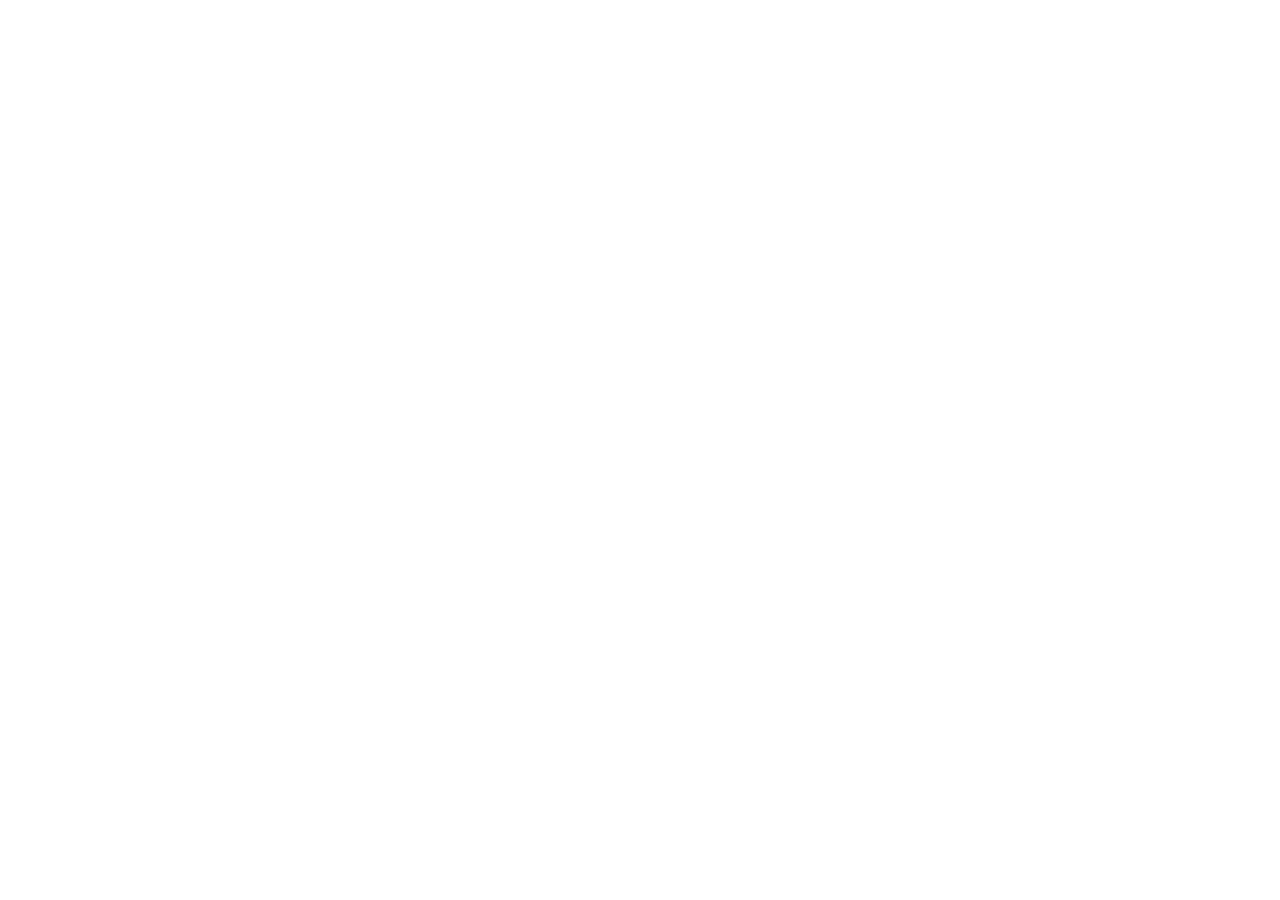
==== wwr/index.html @ e30206b7 "title tag has been updated to the company name and purpose of it" ====
<!DOCTYPE html>
<html lang="en">

<head>
    <meta charset="UTF-8">
    <meta name="viewport" content="width=device-width, initial-scale=1.0">
    <link rel="stylesheet" href="styles/rafting.css">
    <title>Home page</title>
</head>

<body>
    <header></header>
    <main></main>
    <footer></footer>
</body>

</html>
---- wwr/styles/rafting.css ----
:root {
    --primary-color: #045779;
    --secondary-color: #104713;
    --background-color: #ffffff;
    --text-color: #000000;
    --heading-font: 'Arial Black', sans-serif;
    --body-font: 'Arial', helvetica, sans-serif;
}

* {
    margin: 0;
    padding: 0;
    box-sizing: border-box;
    max-width: 840px;
}

body {
    font-family: var(--body-font);
    background-color: var(--background-color);
    color: var(--text-color);
}

header,
main,
footer {
    width: 840px;
    margin: 0 auto;
}

h1,
h2 {
    font-family: var(--heading-font);
    color: var(--primary-color);
}

nav,
p,
section,
article {
    margin: 16px;
    padding: 8px;
}

header {
    display: grid;
    grid-template-columns: 1fr 1fr;
    justify-content: space-around;
    margin-bottom: 10px;
}

header nav {
    display: flex;
    justify-content: center;
    align-items: center;
}

header img {
    width: 100px;
}

header nav ul {
    display: flex;
    list-style: none;
    gap: 10px;
}

header li {
    display: flex;
    justify-self: center;
    align-self: center;
}

.socialmedia a {
    text-decoration: none;
}

.hero {
    position: relative;
}

.hero img {
    display: block;
    width: 100%;
    height: auto;
}

h1 {
    position: absolute;
    top: 20px;
    width: 100%;
    padding: 16px;
    text-align: center;
    opacity: 0.9;
    background-color: var(--secondary-color);
    color: var(--background-color);
}

.hero article img {
    float: right;
    width: 80px;
}

.hero article {
    position: absolute;
    background-color: rgb(27, 52, 90);
    color: var(--background-color);
    opacity: .8;
    top: 350px;
}

.part2 img p {
    display: flex;

}

.part2 {
    display: grid;
    max-width: 840px;
    position: relative;
    grid-template-columns: repeat(3, 1fr);
}

section h2 {
    display: grid;
    width: 100%;
    justify-content: center;
    background-color: var(--secondary-color);
    color: #fff;
    margin-bottom: 20px;
    align-content: center;
    grid-column: 1/4;
}

.part2 img {
    display: grid;
    width: 200px;
    height: auto;
    grid-column: 2/3;
    grid-row: 2;
    align-self: center;
    justify-self: center;
}

.part3 {
    display: grid;
    grid-template-columns: repeat(5, 1fr);
}

.part3 h2 {
    grid-column: 1/6;
}

figure {
    display: flex;
    flex-direction: column;
    align-items: center;
    justify-content: space-around;
    margin: 0;
}

figure img {
    width: 120px;
    object-fit: cover;
}

figcaption {
    display: flex;
    font-size: .6rem;
    text-align: center;
    margin-top: 10px;
}

footer {
    position: relative;
    display: flex;
    justify-content: center;
    align-items: center;
    padding: 20px;
    min-width: 60px;
}

footer p {
    margin: 0;
    text-align: center;
}

.socialmedia {
    display: flex;
    gap: 20px;
    width: 100%;
}

footer nav {
    position: absolute;
    right: 10px;
    display: flex;
    justify-content: end;
    flex-direction: row;
    gap: 10px;
}

.socialmedia img {
    width: 30px;
    height: auto;
    object-fit: contain;
    display: block;
}

.contact h1 {
    display: flex;
    position: relative;
    justify-content: center;
    align-items: center;
}

.information {
    margin-top: 40px;
    padding: 0;
    font-weight: bold;
}

iframe {
    width: 380px;
    height: 373px;
    border: 0;
}

.contact p {
    display: flex;
    text-align: center;
    justify-content: center;
    align-items: center;
    margin-top: 1px;
    padding: 0;
}

.middle {
    display: flex;
    gap: 10px;
}

.personal_information {
    display: grid;
    grid-template-columns: max-content 1fr;
    gap: 10px 125px;
    align-items: center;
    max-width: 200px;
    border: none;
    outline: none;
    margin-bottom: 15px;
}

.personal_information input {
    padding: 4px;
}

.purpose {
    display: grid;
    grid-template-columns: max-content 1fr;
    border: none;
    gap: 0 20px;
    align-items: center;
    padding: 0;
    margin: 0;
}

.purpose legend {
    grid-column: 1;
    float: left;
    padding: 0;
    margin: 0;
}

.purpose section {
    grid-column: 2;
    display: flex;
    flex-direction: column;
}

.purpose label {
    display: flex;
    align-items: center;
    gap: 8px;
}

.message {
    display: flex;
    flex-direction: column;
    border: none;
    gap: 3px;
    max-width: 350px;
    margin-bottom: 10px;
}

.message textarea {
    display: flex;
    text-align: left;
}

.touch {
    display: flex;
    align-items: center;
    justify-content: center;
    width: 350px;
    padding: 5px;
    margin-top: 10px;
}

.final {
    display: grid;
    grid-template-columns: 1fr 1fr 1fr;
    background-color: var(--secondary-color);
    color: white;
}

.final h2 {
    display: grid;
    grid-column: 1/4;
}

.final a {
    text-decoration: none;
    color: white;
}
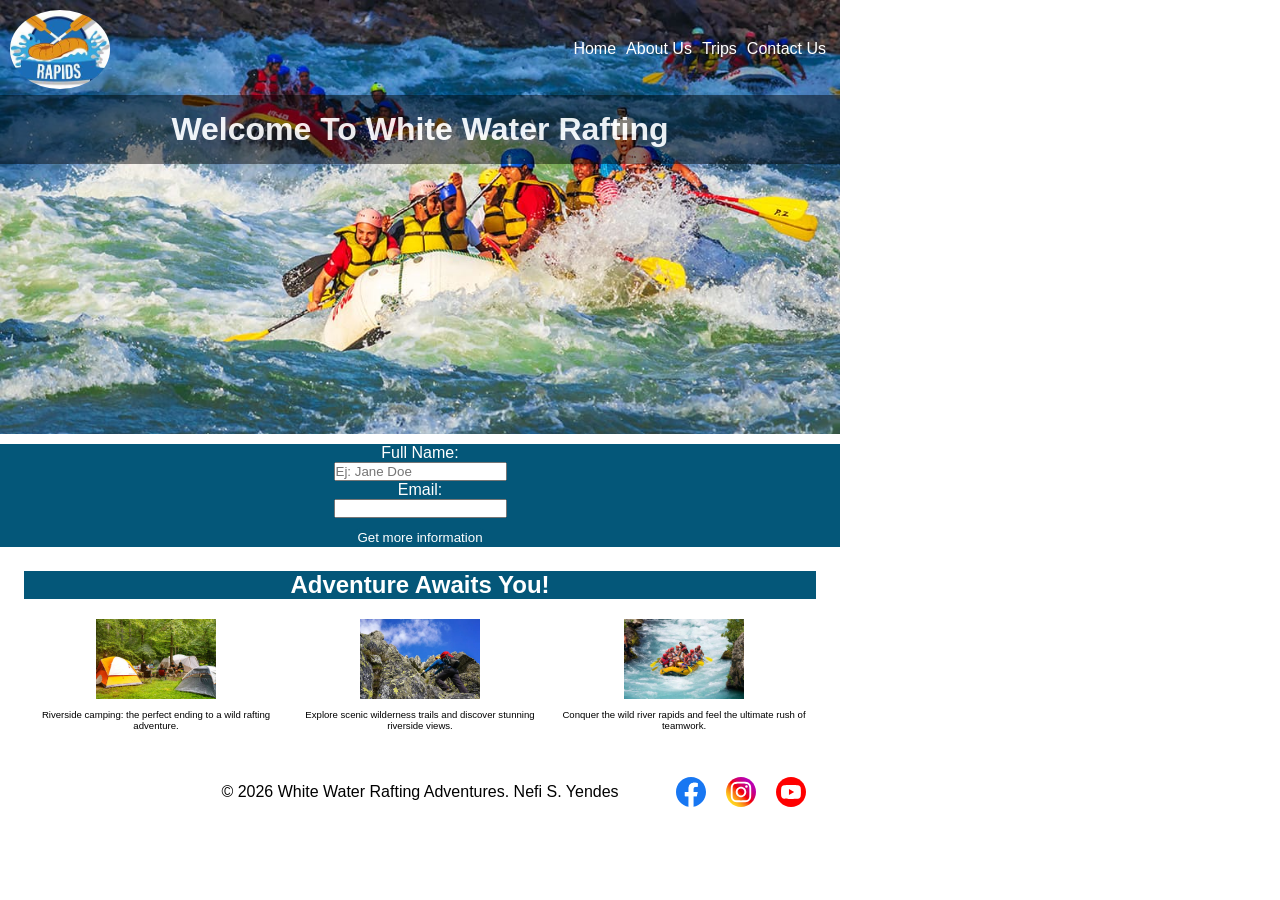
==== commit 31e7ace0: "I have created the index.html page" ====
--- a/wwr/index.html
+++ b/wwr/index.html
@@ -5,13 +5,68 @@
     <meta charset="UTF-8">
     <meta name="viewport" content="width=device-width, initial-scale=1.0">
     <link rel="stylesheet" href="styles/rafting.css">
-    <title>Home page</title>
+    <title>Home page / Welcome to your new Water Rafting Adventure</title>
 </head>
 
 <body>
-    <header></header>
-    <main></main>
-    <footer></footer>
+    <header class="top">
+        <img src="images/white_water_rafting_logo.jpeg" alt="White Water Rafting Logo" class="logo">
+        <nav>
+            <ul class="nav">
+                <li><a href="index.html">Home</a></li>
+                <li><a href="about.html">About Us</a></li>
+                <li><a href="trips.html">Trips</a></li>
+                <li><a href="contact.html">Contact Us</a></li>
+            </ul>
+        </nav>
+    </header>
+    <main>
+        <div class="hero-container main-photo">
+            <img src="images/raftin_portada.jpg" alt="water-rafting-adventures" class="hero-image">
+            <div class="hero-text title">
+                <h1>Welcome To White Water Rafting</h1>
+            </div>
+        </div>
+        <form action="submit" class="form">
+            <label for="name">Full Name:</label>
+            <input type="text" id="name" name="name" placeholder="Ej: Jane Doe">
+            <label for="email">Email:</label>
+            <input type="email" id="email" name="email">
+            <button id="button">Get more information</button>
+        </form>
+        <section class="part3 additional">
+            <h2>Adventure Awaits You!</h2>
+            <figure>
+                <img src="images/camping.jpg" alt="Camping adventure activity">
+                <figcaption>Riverside camping: the perfect ending to a wild rafting adventure.
+                </figcaption>
+            </figure>
+            <figure>
+                <img src="images/hiking.jpg" alt="hiking adventure activity">
+                <figcaption>Explore scenic wilderness trails and discover stunning riverside views.
+                </figcaption>
+            </figure>
+            <figure>
+                <img src="images/rafting_adventure.jpg" alt="Rafting adventure activity">
+                <figcaption>Conquer the wild river rapids and feel the ultimate rush of teamwork.
+                </figcaption>
+            </figure>
+        </section>
+    </main>
+    <footer>
+        <p>&copy; 2026 White Water Rafting Adventures. Nefi S. Yendes</p>
+        <nav class="socialmedia">
+            <a href="https://www.facebook.com/nefi.yendes/"> <img src="images/facebook.svg"
+                  alt="facebook Logo">
+            </a>
+            <a href="#">
+                <img src="images/instagram.svg" alt="Instagram Logo">
+            </a>
+            <a href="#">
+                <img src="images/youtube.svg" alt="YouTube Logo">
+            </a>
+        </nav>
+    </footer>
 </body>
 
 </html>
--- a/wwr/styles/rafting.css
+++ b/wwr/styles/rafting.css
@@ -321,4 +321,87 @@
 .final a {
     text-decoration: none;
     color: white;
+}
+
+.hero-container {
+    position: relative;
+    width: 840px;
+    height: auto;
+    align-items: center;
+    justify-content: center;
+}
+
+.hero-image {
+    width: 100%;
+    display: block;
+    height: auto;
+}
+
+.top {
+    position: absolute;
+    display: flex;
+    z-index: 1;
+    justify-content: space-between;
+    margin: 10px;
+}
+
+.top img {
+    border-radius: 50%;
+}
+
+.nav li > a {
+    color: var(--background-color);
+    text-decoration: none;
+
+}
+
+.title h1 {
+    margin-top: 75px;
+    background-color: #1a5167;
+}
+
+.form {
+    display: flex;
+    flex-direction: column;
+    justify-content: center;
+    align-items: center;
+    margin-top: 10px;
+    background-color: #045779;
+    color: white;
+}
+
+#button {
+    margin-top: 10px;
+    padding: 2px;
+    border-radius: 5px;
+    border: none;
+    outline: none;
+    cursor: pointer;
+    transition: all 0.5s ease;
+    color: white;
+    background-color: #045779;
+}
+
+#button:hover {
+    transform: scale(1.2);
+}
+
+.title h1 {
+    background: rgba(0, 0, 0, 0.511);
+}
+
+.additional {
+    display: grid;
+    grid-template-columns: 1fr 1fr 1fr;
+}
+
+.additional h2 {
+    background-color: #045779;
+}
+
+figures {
+    display: flex;
+    align-items: center;
+    justify-content: center;
+    text-align: center;
 }
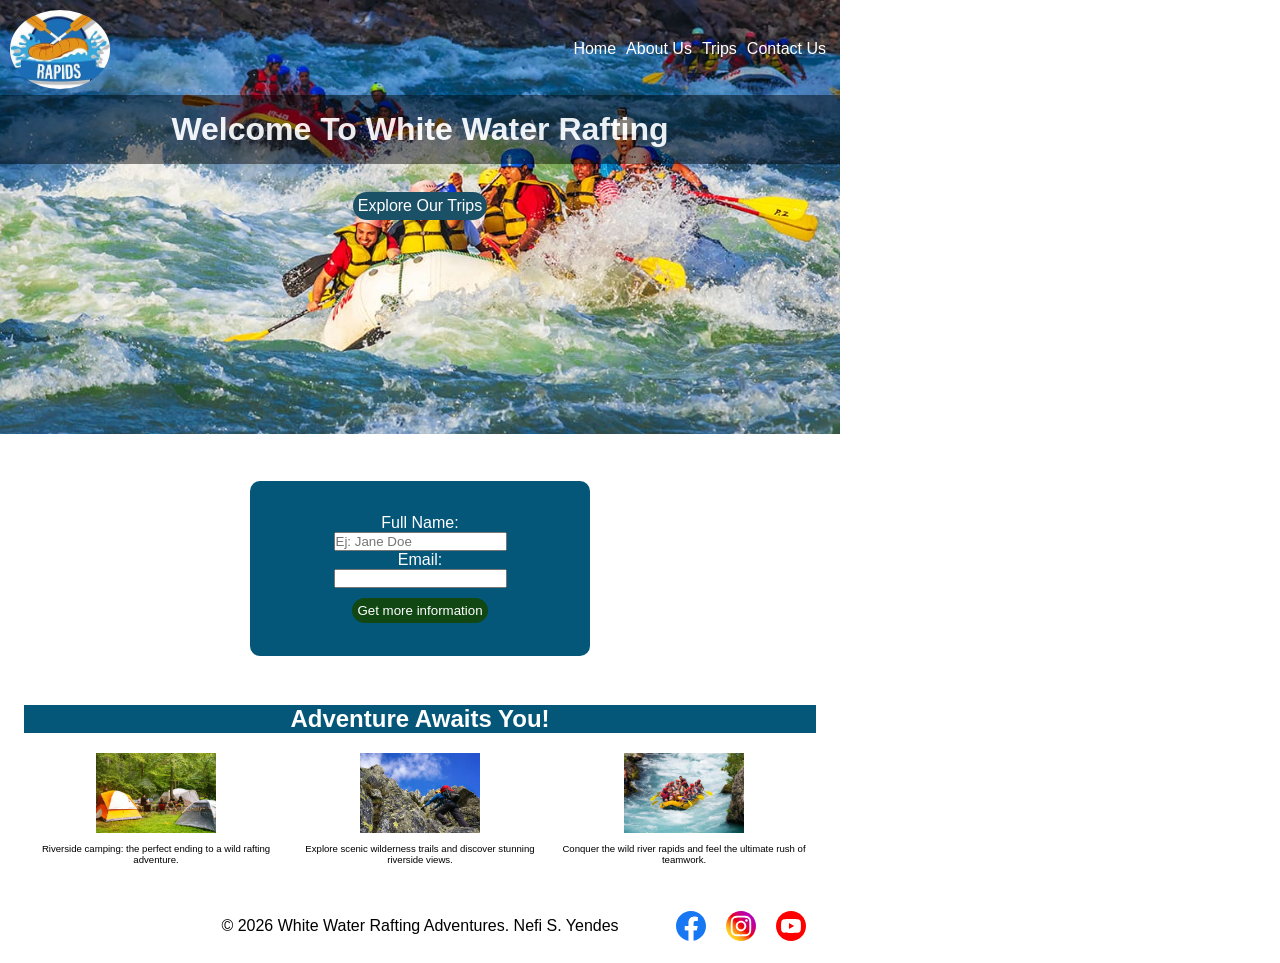
==== commit 81e2b14f: "trips.html page has been created" ====
--- a/wwr/index.html
+++ b/wwr/index.html
@@ -25,9 +25,10 @@
             <img src="images/raftin_portada.jpg" alt="water-rafting-adventures" class="hero-image">
             <div class="hero-text title">
                 <h1>Welcome To White Water Rafting</h1>
+                <p><a href="trips.html" class="cta-button">Explore Our Trips</a></p>
             </div>
         </div>
-        <form action="submit" class="form">
+        <form type="submit" action="trip.html" class="form" id="form">
             <label for="name">Full Name:</label>
             <input type="text" id="name" name="name" placeholder="Ej: Jane Doe">
             <label for="email">Email:</label>
--- a/wwr/styles/rafting.css
+++ b/wwr/styles/rafting.css
@@ -110,7 +110,6 @@
 
 .part2 img p {
     display: flex;
-
 }
 
 .part2 {
@@ -352,7 +351,6 @@
 .nav li > a {
     color: var(--background-color);
     text-decoration: none;
-
 }
 
 .title h1 {
@@ -360,26 +358,55 @@
     background-color: #1a5167;
 }
 
+.title p {
+    position: relative;
+    display: flex;
+    align-items: end;
+    justify-content: center;
+    padding: 20px;
+    bottom: 250px;
+    transition: all .5s ease;
+    cursor: pointer;
+}
+
+.title p:hover {
+    transform: scale(1.2);
+}
+
+.cta-button {
+    position: absolute;
+    background-color: #1a5167;
+    color: white;
+    padding: 5px;
+    border-radius: 20px;
+    text-decoration: none;
+}
+
 .form {
+    position: relative;
     display: flex;
     flex-direction: column;
     justify-content: center;
     align-items: center;
-    margin-top: 10px;
     background-color: #045779;
     color: white;
+    margin: 0px 250px;
+    padding: 5px 5px;
+    border-radius: 10px;
+    height: 175px;
+    bottom: 25px;
 }
 
 #button {
     margin-top: 10px;
-    padding: 2px;
-    border-radius: 5px;
+    padding: 5px;
+    border-radius: 20px;
     border: none;
     outline: none;
     cursor: pointer;
     transition: all 0.5s ease;
     color: white;
-    background-color: #045779;
+    background-color: #104713;
 }
 
 #button:hover {
@@ -404,4 +431,55 @@
     align-items: center;
     justify-content: center;
     text-align: center;
+}
+
+.final article {
+    margin: 10px;
+    padding: 10px;
+}
+
+.final article img {
+    width: 100%;
+    height: 150px;
+    object-fit: cover;
+}
+
+.final article h3 {
+    margin: 10px 0 5px 0;
+}
+
+.final article p {
+    margin: 5px 0 15px 0;
+    font-size: 0.9rem;
+    padding: 0;
+}
+
+.final article a {
+    display: inline-block;
+    background-color: var(--primary-color);
+    padding: 8px 16px;
+    border-radius: 5px;
+}
+
+.trips-table {
+    grid-column: 1/6;
+    width: 100%;
+    border-collapse: collapse;
+    margin-top: 10px;
+}
+
+.trips-table th {
+    background-color: var(--primary-color);
+    color: white;
+    padding: 10px;
+    text-align: left;
+}
+
+.trips-table td {
+    padding: 10px;
+    border-bottom: 1px solid #ccc;
+}
+
+.trips-table tr:nth-child(even) {
+    background-color: #f9f9f9;
 }
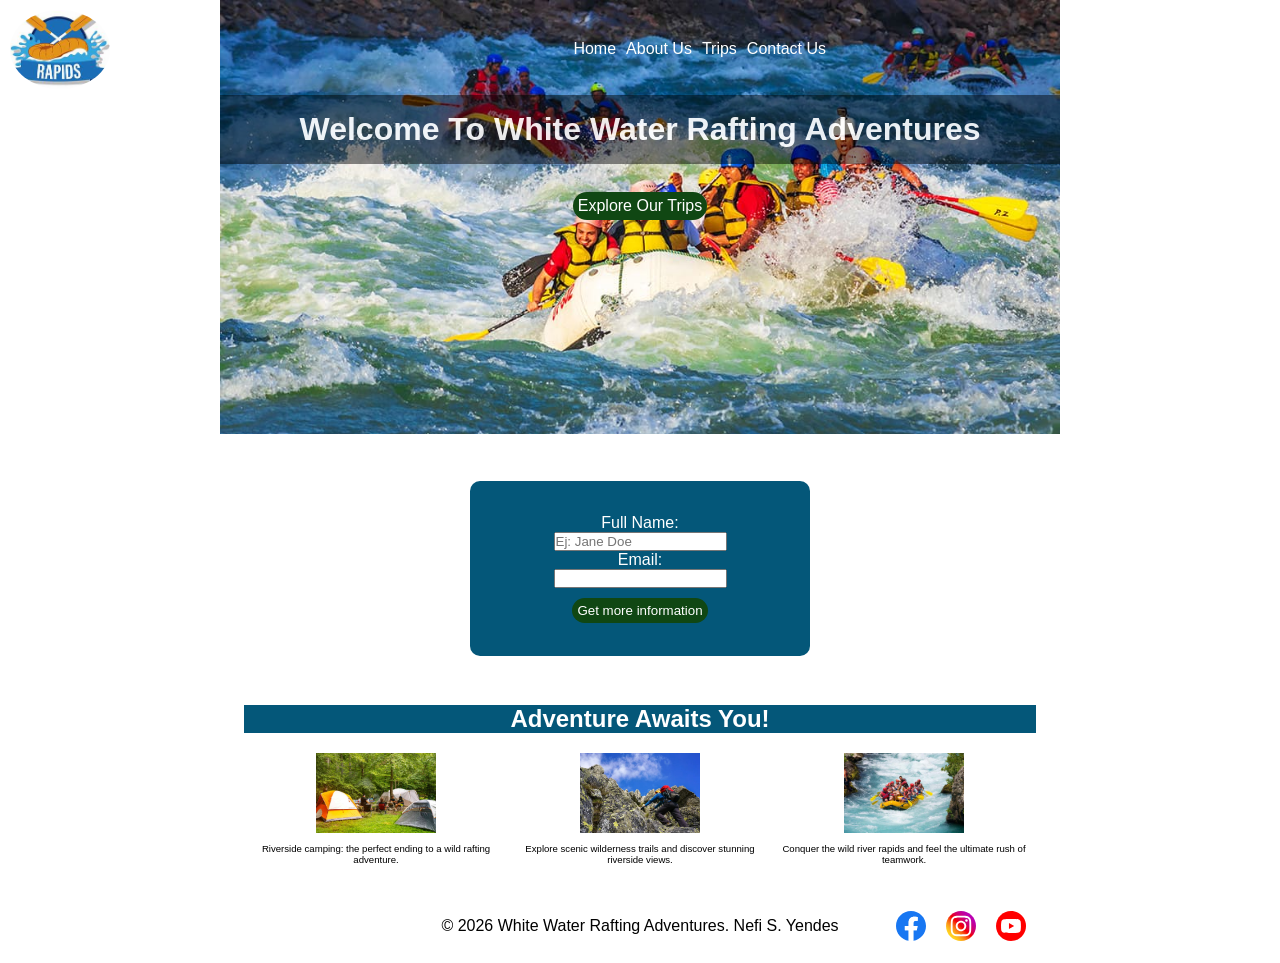
==== commit cfb7b732: "Changes in titles" ====
--- a/wwr/index.html
+++ b/wwr/index.html
@@ -5,7 +5,7 @@
     <meta charset="UTF-8">
     <meta name="viewport" content="width=device-width, initial-scale=1.0">
     <link rel="stylesheet" href="styles/rafting.css">
-    <title>Home page / Welcome to your new Water Rafting Adventure</title>
+    <title>Home page / Welcome to your new White Water Rafting Adventures</title>
 </head>
 
 <body>
@@ -24,7 +24,7 @@
         <div class="hero-container main-photo">
             <img src="images/raftin_portada.jpg" alt="water-rafting-adventures" class="hero-image">
             <div class="hero-text title">
-                <h1>Welcome To White Water Rafting</h1>
+                <h1>Welcome To White Water Rafting Adventures</h1>
                 <p><a href="trips.html" class="cta-button">Explore Our Trips</a></p>
             </div>
         </div>
--- a/wwr/styles/rafting.css
+++ b/wwr/styles/rafting.css
@@ -5,13 +5,16 @@
     --text-color: #000000;
     --heading-font: 'Arial Black', sans-serif;
     --body-font: 'Arial', helvetica, sans-serif;
+    --hero-article-bg: #1b345a;
+    --rgba-overlay: rgba(0, 0, 0, 0.511);
+    --table-stripe: #f9f9f9;
+    --border-light: #cccccc;
 }
 
 * {
     margin: 0;
     padding: 0;
     box-sizing: border-box;
-    max-width: 840px;
 }
 
 body {
@@ -48,8 +51,13 @@
     margin-bottom: 10px;
 }
 
+header nav,
+header nav ul,
+header li {
+    display: flex;
+}
+
 header nav {
-    display: flex;
     justify-content: center;
     align-items: center;
 }
@@ -59,18 +67,19 @@
 }
 
 header nav ul {
-    display: flex;
     list-style: none;
     gap: 10px;
 }
 
 header li {
-    display: flex;
     justify-self: center;
     align-self: center;
 }
 
-.socialmedia a {
+.socialmedia a,
+.final a,
+.nav li > a,
+.cta-button {
     text-decoration: none;
 }
 
@@ -102,13 +111,27 @@
 
 .hero article {
     position: absolute;
-    background-color: rgb(27, 52, 90);
+    background-color: var(--primary-color);
     color: var(--background-color);
     opacity: .8;
     top: 350px;
 }
 
-.part2 img p {
+.part2 img p,
+.contact h1,
+.contact p,
+.middle,
+.purpose section,
+.purpose label,
+.message,
+.message textarea,
+.touch,
+.figures,
+.title p,
+.form,
+figure,
+figcaption,
+footer {
     display: flex;
 }
 
@@ -124,7 +147,7 @@
     width: 100%;
     justify-content: center;
     background-color: var(--secondary-color);
-    color: #fff;
+    color: var(--background-color);
     margin-bottom: 20px;
     align-content: center;
     grid-column: 1/4;
@@ -140,7 +163,8 @@
     justify-self: center;
 }
 
-.part3 {
+.part3,
+.additional {
     display: grid;
     grid-template-columns: repeat(5, 1fr);
 }
@@ -150,7 +174,6 @@
 }
 
 figure {
-    display: flex;
     flex-direction: column;
     align-items: center;
     justify-content: space-around;
@@ -163,7 +186,6 @@
 }
 
 figcaption {
-    display: flex;
     font-size: .6rem;
     text-align: center;
     margin-top: 10px;
@@ -171,7 +193,6 @@
 
 footer {
     position: relative;
-    display: flex;
     justify-content: center;
     align-items: center;
     padding: 20px;
@@ -206,7 +227,6 @@
 }
 
 .contact h1 {
-    display: flex;
     position: relative;
     justify-content: center;
     align-items: center;
@@ -225,7 +245,6 @@
 }
 
 .contact p {
-    display: flex;
     text-align: center;
     justify-content: center;
     align-items: center;
@@ -234,7 +253,6 @@
 }
 
 .middle {
-    display: flex;
     gap: 10px;
 }
 
@@ -272,18 +290,15 @@
 
 .purpose section {
     grid-column: 2;
-    display: flex;
     flex-direction: column;
 }
 
 .purpose label {
-    display: flex;
     align-items: center;
     gap: 8px;
 }
 
 .message {
-    display: flex;
     flex-direction: column;
     border: none;
     gap: 3px;
@@ -292,12 +307,10 @@
 }
 
 .message textarea {
-    display: flex;
     text-align: left;
 }
 
 .touch {
-    display: flex;
     align-items: center;
     justify-content: center;
     width: 350px;
@@ -309,17 +322,21 @@
     display: grid;
     grid-template-columns: 1fr 1fr 1fr;
     background-color: var(--secondary-color);
-    color: white;
+}
+
+.final,
+.final a,
+.nav li > a,
+.cta-button,
+.form,
+#button,
+.trips-table th {
+    color: var(--background-color);
 }
 
 .final h2 {
     display: grid;
     grid-column: 1/4;
-}
-
-.final a {
-    text-decoration: none;
-    color: white;
 }
 
 .hero-container {
@@ -348,19 +365,13 @@
     border-radius: 50%;
 }
 
-.nav li > a {
-    color: var(--background-color);
-    text-decoration: none;
-}
-
 .title h1 {
     margin-top: 75px;
-    background-color: #1a5167;
+    background: var(--rgba-overlay);
 }
 
 .title p {
     position: relative;
-    display: flex;
     align-items: end;
     justify-content: center;
     padding: 20px;
@@ -369,27 +380,24 @@
     cursor: pointer;
 }
 
-.title p:hover {
+.title p:hover,
+#button:hover {
     transform: scale(1.2);
 }
 
 .cta-button {
     position: absolute;
-    background-color: #1a5167;
-    color: white;
+    background-color: var(--secondary-color);
     padding: 5px;
     border-radius: 20px;
-    text-decoration: none;
 }
 
 .form {
     position: relative;
-    display: flex;
     flex-direction: column;
     justify-content: center;
     align-items: center;
-    background-color: #045779;
-    color: white;
+    background-color: var(--primary-color);
     margin: 0px 250px;
     padding: 5px 5px;
     border-radius: 10px;
@@ -405,29 +413,18 @@
     outline: none;
     cursor: pointer;
     transition: all 0.5s ease;
-    color: white;
-    background-color: #104713;
-}
-
-#button:hover {
-    transform: scale(1.2);
-}
-
-.title h1 {
-    background: rgba(0, 0, 0, 0.511);
+    background-color: var(--secondary-color);
 }
 
 .additional {
-    display: grid;
     grid-template-columns: 1fr 1fr 1fr;
 }
 
 .additional h2 {
-    background-color: #045779;
-}
-
-figures {
-    display: flex;
+    background-color: var(--primary-color);
+}
+
+.figures {
     align-items: center;
     justify-content: center;
     text-align: center;
@@ -470,16 +467,15 @@
 
 .trips-table th {
     background-color: var(--primary-color);
-    color: white;
     padding: 10px;
     text-align: left;
 }
 
 .trips-table td {
     padding: 10px;
-    border-bottom: 1px solid #ccc;
+    border-bottom: 1px solid var(--border-light);
 }
 
 .trips-table tr:nth-child(even) {
-    background-color: #f9f9f9;
+    background-color: var(--table-stripe);
 }
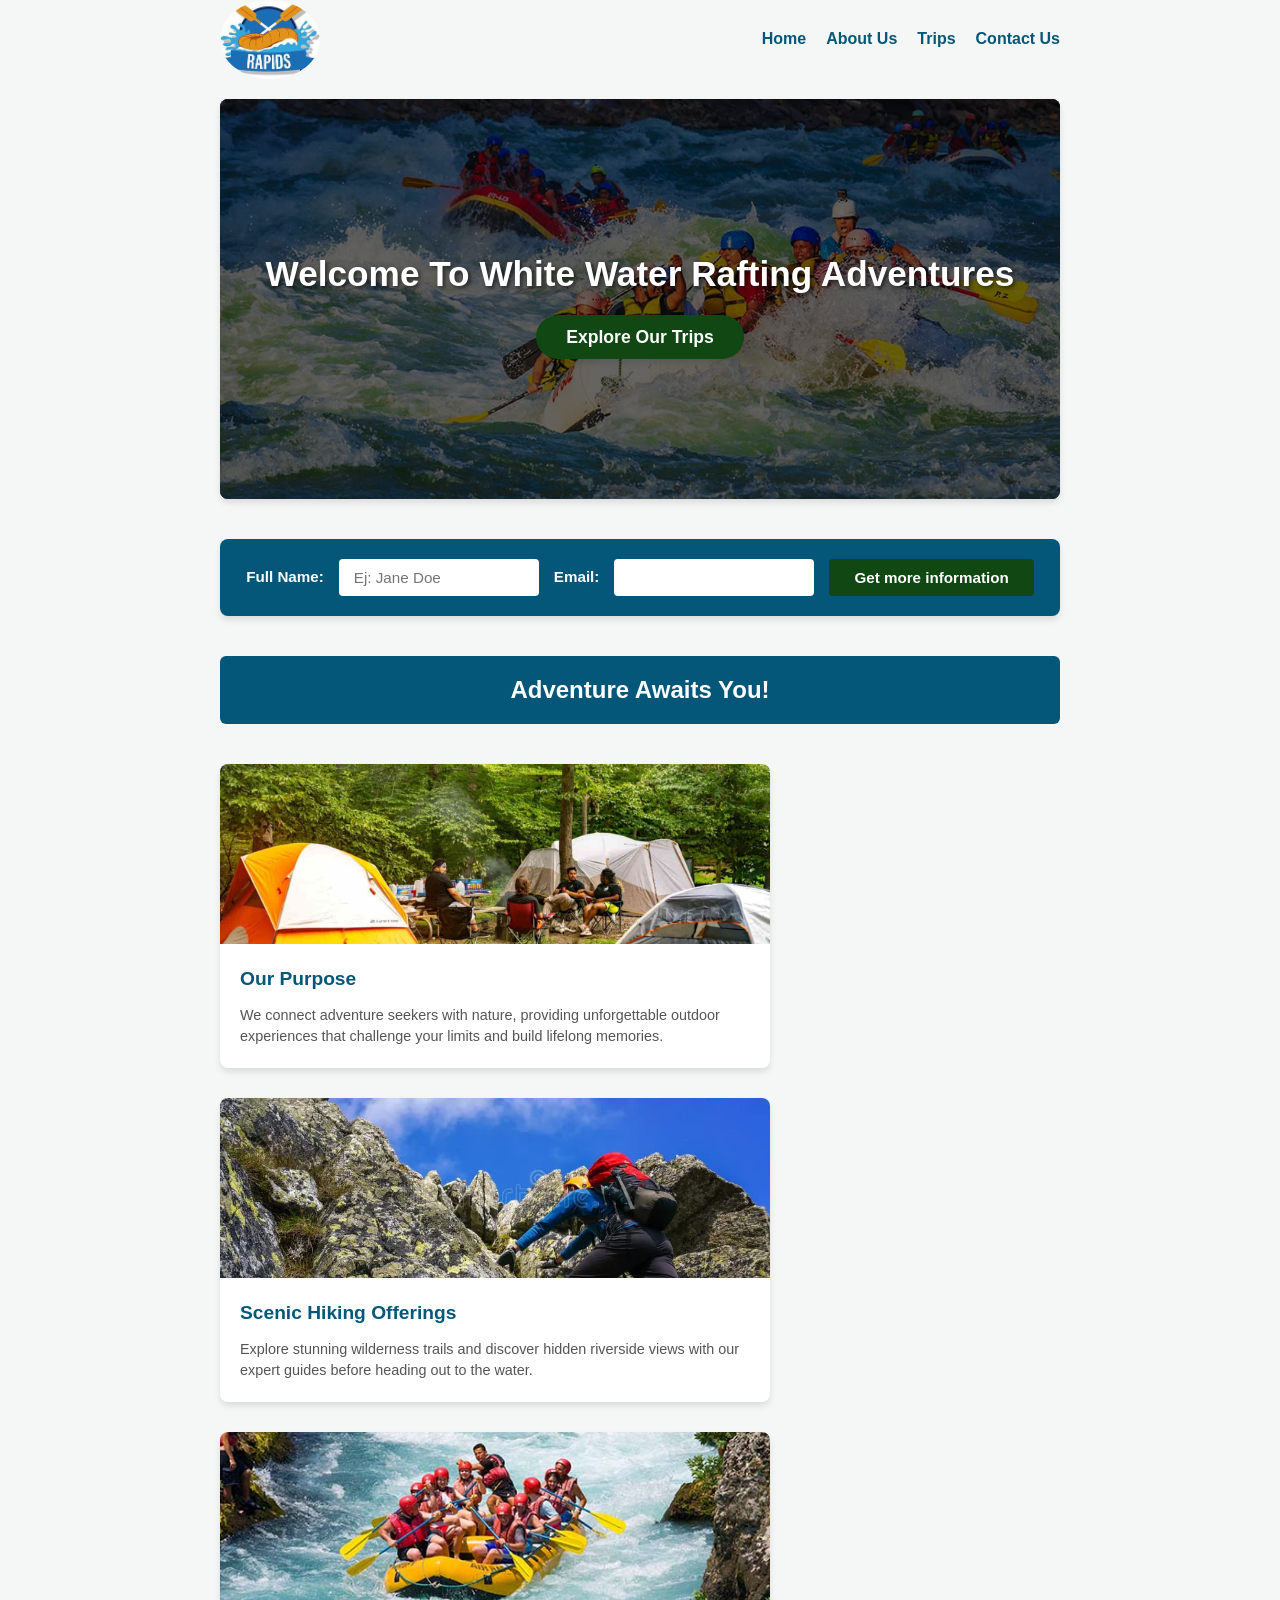
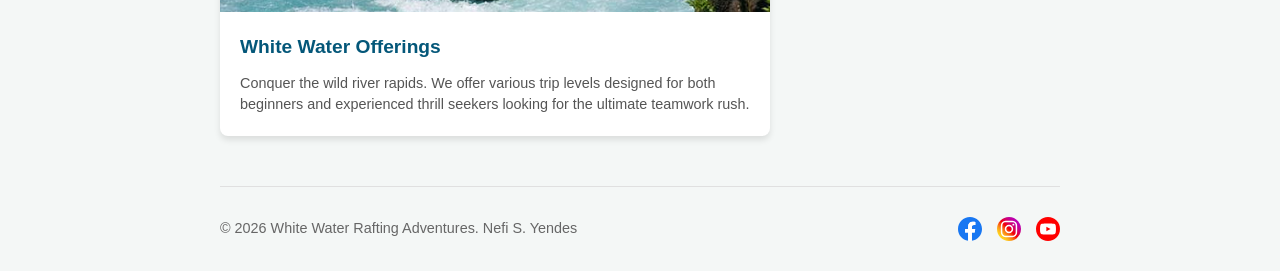
==== commit 12a68326: "A new style for the whole page" ====
--- a/wwr/index.html
+++ b/wwr/index.html
@@ -28,30 +28,37 @@
                 <p><a href="trips.html" class="cta-button">Explore Our Trips</a></p>
             </div>
         </div>
-        <form type="submit" action="trip.html" class="form" id="form">
+        <form action="trips.html" class="form" id="form">
             <label for="name">Full Name:</label>
             <input type="text" id="name" name="name" placeholder="Ej: Jane Doe">
             <label for="email">Email:</label>
             <input type="email" id="email" name="email">
-            <button id="button">Get more information</button>
+            <button type="submit" id="button">Get more information</button>
         </form>
         <section class="part3 additional">
             <h2>Adventure Awaits You!</h2>
-            <figure>
+
+            <div class="grid-item">
                 <img src="images/camping.jpg" alt="Camping adventure activity">
-                <figcaption>Riverside camping: the perfect ending to a wild rafting adventure.
-                </figcaption>
-            </figure>
-            <figure>
+                <h3>Our Purpose</h3>
+                <p>We connect adventure seekers with nature, providing unforgettable outdoor
+                    experiences that challenge your limits and build lifelong memories.</p>
+            </div>
+
+            <div class="grid-item">
                 <img src="images/hiking.jpg" alt="hiking adventure activity">
-                <figcaption>Explore scenic wilderness trails and discover stunning riverside views.
-                </figcaption>
-            </figure>
-            <figure>
+                <h3>Scenic Hiking Offerings</h3>
+                <p>Explore stunning wilderness trails and discover hidden riverside views with our
+                    expert guides before heading out to the water.</p>
+            </div>
+
+            <div class="grid-item">
                 <img src="images/rafting_adventure.jpg" alt="Rafting adventure activity">
-                <figcaption>Conquer the wild river rapids and feel the ultimate rush of teamwork.
-                </figcaption>
-            </figure>
+                <h3>White Water Offerings</h3>
+                <p>Conquer the wild river rapids. We offer various trip levels designed for both
+                    beginners and experienced thrill seekers looking for the ultimate teamwork rush.
+                </p>
+            </div>
         </section>
     </main>
     <footer>
--- a/wwr/styles/rafting.css
+++ b/wwr/styles/rafting.css
@@ -2,13 +2,14 @@
     --primary-color: #045779;
     --secondary-color: #104713;
     --background-color: #ffffff;
-    --text-color: #000000;
+    --text-color: #333333;
     --heading-font: 'Arial Black', sans-serif;
     --body-font: 'Arial', helvetica, sans-serif;
     --hero-article-bg: #1b345a;
-    --rgba-overlay: rgba(0, 0, 0, 0.511);
+    --rgba-overlay: rgba(0, 0, 0, 0.6);
     --table-stripe: #f9f9f9;
-    --border-light: #cccccc;
+    --border-light: #e0e0e0;
+    --box-shadow: 0 4px 6px rgba(0, 0, 0, 0.1);
 }
 
 * {
@@ -19,8 +20,9 @@
 
 body {
     font-family: var(--body-font);
-    background-color: var(--background-color);
+    background-color: #f4f7f6;
     color: var(--text-color);
+    line-height: 1.6;
 }
 
 header,
@@ -31,7 +33,8 @@
 }
 
 h1,
-h2 {
+h2,
+h3 {
     font-family: var(--heading-font);
     color: var(--primary-color);
 }
@@ -40,15 +43,16 @@
 p,
 section,
 article {
-    margin: 16px;
-    padding: 8px;
+    margin: 0;
+    padding: 0;
 }
 
 header {
     display: grid;
     grid-template-columns: 1fr 1fr;
-    justify-content: space-around;
-    margin-bottom: 10px;
+    justify-content: center;
+    margin-bottom: 20px;
+    padding: 10px 0;
 }
 
 header nav,
@@ -58,7 +62,7 @@
 }
 
 header nav {
-    justify-content: center;
+    justify-content: flex-end;
     align-items: center;
 }
 
@@ -68,12 +72,23 @@
 
 header nav ul {
     list-style: none;
-    gap: 10px;
+    gap: 20px;
 }
 
 header li {
     justify-self: center;
     align-self: center;
+}
+
+header nav ul li a {
+    color: var(--primary-color);
+    font-weight: bold;
+    text-decoration: none;
+    transition: color 0.3s ease;
+}
+
+header nav ul li a:hover {
+    color: var(--secondary-color);
 }
 
 .socialmedia a,
@@ -83,399 +98,598 @@
     text-decoration: none;
 }
 
+.hero-container,
 .hero {
     position: relative;
-}
-
-.hero img {
+    width: 840px;
+    height: 400px;
+    overflow: hidden;
+    border-radius: 8px;
+    box-shadow: var(--box-shadow);
+    margin-bottom: 40px;
+    background-color: var(--hero-article-bg);
+}
+
+.hero-image,
+.hero > img {
+    width: 100%;
+    height: 100%;
     display: block;
-    width: 100%;
-    height: auto;
-}
-
-h1 {
+    object-fit: cover;
+}
+
+.hero-text,
+.hero h1 {
     position: absolute;
-    top: 20px;
-    width: 100%;
-    padding: 16px;
+    top: 0;
+    left: 0;
+    width: 100%;
+    height: 100%;
+    background: var(--rgba-overlay);
+    display: flex;
+    flex-direction: column;
+    justify-content: center;
+    align-items: center;
     text-align: center;
-    opacity: 0.9;
+    padding: 20px;
+    z-index: 1;
+}
+
+.title h1 {
+    position: static;
+    background: none;
+    color: var(--background-color);
+    font-size: 2.2rem;
+    margin-bottom: 20px;
+    text-shadow: 2px 2px 4px rgba(0, 0, 0, 0.6);
+}
+
+.hero h1 {
+    color: var(--background-color);
+    font-size: 2.2rem;
+    text-shadow: 2px 2px 4px rgba(0, 0, 0, 0.6);
+}
+
+.title p {
+    position: static;
+    padding: 0;
+    bottom: auto;
+}
+
+.cta-button {
+    position: static;
     background-color: var(--secondary-color);
     color: var(--background-color);
-}
-
-.hero article img {
-    float: right;
-    width: 80px;
+    padding: 12px 30px;
+    border-radius: 25px;
+    font-weight: bold;
+    font-size: 1.1rem;
+    box-shadow: var(--box-shadow);
+    transition: transform 0.3s ease, background-color 0.3s ease;
+}
+
+.cta-button:hover {
+    transform: translateY(-3px);
+    background-color: var(--primary-color);
 }
 
 .hero article {
     position: absolute;
+    bottom: 20px;
+    left: 50%;
+    transform: translateX(-50%);
+    background-color: rgba(4, 87, 121, 0.95);
+    color: var(--background-color);
+    padding: 15px 20px;
+    border-radius: 8px;
+    display: flex;
+    align-items: center;
+    gap: 15px;
+    width: 90%;
+    max-width: 760px;
+    z-index: 2;
+    box-shadow: var(--box-shadow);
+}
+
+.hero article img {
+    width: 60px;
+    height: 60px;
+    border-radius: 50%;
+    object-fit: cover;
+    flex-shrink: 0;
+    float: none;
+}
+
+.hero article p {
+    font-size: 0.9rem;
+    line-height: 1.4;
+    margin: 0;
+    padding: 0;
+    color: var(--background-color);
+}
+
+.form {
+    display: flex;
+    flex-direction: row;
+    justify-content: center;
+    align-items: center;
+    gap: 15px;
     background-color: var(--primary-color);
-    color: var(--background-color);
-    opacity: .8;
-    top: 350px;
-}
-
-.part2 img p,
-.contact h1,
-.contact p,
-.middle,
-.purpose section,
-.purpose label,
-.message,
-.message textarea,
-.touch,
-.figures,
-.title p,
-.form,
-figure,
-figcaption,
-footer {
-    display: flex;
-}
-
-.part2 {
-    display: grid;
-    max-width: 840px;
-    position: relative;
-    grid-template-columns: repeat(3, 1fr);
-}
-
-section h2 {
-    display: grid;
-    width: 100%;
-    justify-content: center;
+    margin: 40px 0;
+    padding: 20px;
+    border-radius: 8px;
+    height: auto;
+    bottom: auto;
+    position: static;
+    box-shadow: var(--box-shadow);
+}
+
+.form label {
+    color: var(--background-color);
+    font-weight: bold;
+    font-size: 0.95rem;
+}
+
+.form input {
+    padding: 10px 15px;
+    border: none;
+    border-radius: 4px;
+    font-size: 0.95rem;
+    width: 200px;
+}
+
+#button {
+    margin-top: 0;
+    padding: 10px 25px;
+    border-radius: 4px;
+    border: none;
+    font-weight: bold;
+    font-size: 0.95rem;
+    cursor: pointer;
+    transition: background-color 0.3s ease, transform 0.3s ease;
     background-color: var(--secondary-color);
     color: var(--background-color);
-    margin-bottom: 20px;
-    align-content: center;
-    grid-column: 1/4;
-}
-
-.part2 img {
-    display: grid;
-    width: 200px;
-    height: auto;
-    grid-column: 2/3;
-    grid-row: 2;
-    align-self: center;
-    justify-self: center;
+}
+
+#button:hover {
+    background-color: #1b5e20;
 }
 
 .part3,
 .additional {
     display: grid;
-    grid-template-columns: repeat(5, 1fr);
-}
-
-.part3 h2 {
-    grid-column: 1/6;
-}
-
-figure {
+    gap: 30px;
+    margin-bottom: 50px;
+}
+
+.part3.additional {
+    grid-template-columns: repeat(3, 1fr);
+}
+
+.part3 {
+    grid-template-columns: repeat(6, 1fr);
+}
+
+.part3 h2,
+.additional h2 {
+    grid-column: 1 / -1;
+    background-color: var(--primary-color);
+    color: var(--background-color);
+    text-align: center;
+    padding: 15px;
+    border-radius: 6px;
+    margin-bottom: 10px;
+    font-size: 1.5rem;
+}
+
+.grid-item,
+.part3 figure {
+    display: flex;
     flex-direction: column;
+    background-color: var(--background-color);
+    border-radius: 8px;
+    overflow: hidden;
+    box-shadow: var(--box-shadow);
+    transition: transform 0.3s ease;
+    margin: 0;
+    padding: 0;
+    grid-column: span 2;
+}
+
+.grid-item:hover,
+.part3 figure:hover {
+    transform: translateY(-5px);
+}
+
+.part3 figure:nth-last-child(2):nth-child(4) {
+    grid-column: 2 / 4;
+}
+
+.part3 figure:nth-last-child(1):nth-child(5) {
+    grid-column: 4 / 6;
+}
+
+.grid-item img,
+.part3 figure img {
+    width: 100%;
+    max-width: 100%;
+    height: 180px;
+    object-fit: cover;
+    display: block;
+}
+
+.grid-item h3 {
+    font-size: 1.2rem;
+    margin: 20px 20px 10px 20px;
+    text-align: left;
+}
+
+.grid-item p,
+.part3 figcaption {
+    font-size: 0.9rem;
+    line-height: 1.5;
+    margin: 0 20px 20px 20px;
+    padding: 0;
+    color: #555555;
+    text-align: left;
+}
+
+.part3 figcaption {
+    margin-top: 20px;
+}
+
+.part2 {
+    display: grid;
+    grid-template-columns: 1fr 1fr;
+    gap: 25px;
+    background-color: var(--background-color);
+    padding: 30px;
+    border-radius: 8px;
+    box-shadow: var(--box-shadow);
+    margin: 40px 0;
+}
+
+.part2 h2 {
+    grid-column: 1 / 3;
+    background-color: var(--secondary-color);
+    color: var(--background-color);
+    text-align: center;
+    padding: 15px;
+    border-radius: 6px;
+    margin: 0;
+    font-size: 1.5rem;
+}
+
+.part2 img {
+    width: 100%;
+    height: 220px;
+    object-fit: cover;
+    border-radius: 6px;
+    grid-column: 1 / 2;
+    grid-row: 2 / 4;
+}
+
+.part2 p.first,
+.part2 p.second {
+    grid-column: 2 / 3;
+    margin: 0;
+    padding: 0;
+    font-size: 1rem;
+    color: var(--text-color);
+}
+
+.part2 p.first {
+    grid-row: 2;
+}
+
+.part2 p.second {
+    grid-row: 3;
+}
+
+.final {
+    display: grid;
+    grid-template-columns: repeat(3, 1fr);
+    gap: 25px;
+    margin: 40px 0;
+}
+
+.final h1.trips,
+.final h2 {
+    grid-column: 1 / 4;
+    background-color: var(--secondary-color);
+    color: var(--background-color);
+    text-align: center;
+    padding: 15px;
+    border-radius: 6px;
+    font-size: 1.6rem;
+    margin-bottom: 10px;
+}
+
+.final article {
+    display: flex;
+    flex-direction: column;
+    background-color: var(--background-color);
+    border-radius: 8px;
+    overflow: hidden;
+    box-shadow: var(--box-shadow);
+    transition: transform 0.3s ease;
+    padding: 0;
+}
+
+.final article:hover {
+    transform: translateY(-5px);
+}
+
+.final article img {
+    width: 100%;
+    height: 180px;
+    object-fit: cover;
+}
+
+.final article h3 {
+    font-size: 1.2rem;
+    margin: 20px 20px 10px 20px;
+    color: var(--primary-color);
+}
+
+.final article p {
+    font-size: 0.9rem;
+    color: #555555;
+    margin: 0 20px 20px 20px;
+    flex-grow: 1;
+}
+
+.final article a {
+    display: block;
+    text-align: center;
+    background-color: var(--primary-color);
+    color: var(--background-color);
+    padding: 12px;
+    margin: 0 20px 20px 20px;
+    border-radius: 4px;
+    font-weight: bold;
+    transition: background-color 0.3s ease;
+}
+
+.final article a:hover {
+    background-color: var(--secondary-color);
+}
+
+.trips-table {
+    width: 100%;
+    border-collapse: collapse;
+    margin-top: 20px;
+    background-color: var(--background-color);
+    border-radius: 8px;
+    overflow: hidden;
+    box-shadow: var(--box-shadow);
+}
+
+.trips-table th {
+    background-color: var(--primary-color);
+    color: var(--background-color);
+    padding: 15px;
+    text-align: left;
+    font-family: var(--body-font);
+    font-weight: bold;
+}
+
+.trips-table td {
+    padding: 15px;
+    border-bottom: 1px solid var(--border-light);
+    color: var(--text-color);
+}
+
+.trips-table tr:max-child(even) {
+    background-color: var(--table-stripe);
+}
+
+.trips-table tr:last-child td {
+    border-bottom: none;
+}
+
+.hero .contact {
+    position: absolute;
+    top: 50%;
+    left: 50%;
+    transform: translate(-50%, -50%);
+    text-align: center;
+    color: var(--background-color);
+    z-index: 2;
+}
+
+.hero .contact h1 {
+    position: static;
+    background: none;
+    font-size: 2.5rem;
+    color: var(--background-color);
+    margin-bottom: 15px;
+}
+
+.contact .information p {
+    font-size: 1.1rem;
+    margin: 5px 0;
+    font-weight: bold;
+    text-shadow: 1px 1px 3px rgba(0, 0, 0, 0.8);
+}
+
+.middle {
+    display: grid;
+    grid-template-columns: 1fr 1fr;
+    gap: 30px;
+    margin: 40px 0;
+}
+
+iframe {
+    width: 100%;
+    height: 100%;
+    min-height: 400px;
+    border: 0;
+    border-radius: 8px;
+    box-shadow: var(--box-shadow);
+}
+
+.middle form {
+    background-color: var(--background-color);
+    padding: 25px;
+    border-radius: 8px;
+    box-shadow: var(--box-shadow);
+    display: flex;
+    flex-direction: column;
+    gap: 20px;
+}
+
+.middle fieldset {
+    border: 1px solid var(--border-light);
+    border-radius: 6px;
+    padding: 15px;
+}
+
+.middle fieldset legend {
+    font-weight: bold;
+    color: var(--primary-color);
+    padding: 0 10px;
+}
+
+.personal_information {
+    display: grid;
+    grid-template-columns: 1fr;
+    gap: 10px;
+}
+
+.personal_information label {
+    font-weight: bold;
+    color: var(--primary-color);
+}
+
+.personal_information input {
+    width: 100%;
+    padding: 10px;
+    border: 1px solid var(--border-light);
+    border-radius: 4px;
+}
+
+.purpose div {
+    display: flex;
+    flex-direction: column;
+    gap: 8px;
+}
+
+.purpose label {
+    display: flex;
     align-items: center;
-    justify-content: space-around;
-    margin: 0;
-}
-
-figure img {
-    width: 120px;
+    gap: 10px;
+    cursor: pointer;
+}
+
+.message {
+    display: flex;
+    flex-direction: column;
+    gap: 10px;
+}
+
+.message label {
+    font-weight: bold;
+    color: var(--primary-color);
+}
+
+.message textarea {
+    width: 100%;
+    padding: 10px;
+    border: 1px solid var(--border-light);
+    border-radius: 4px;
+    resize: vertical;
+}
+
+.final figure {
+    display: flex;
+    flex-direction: column;
+    background-color: var(--background-color);
+    border-radius: 8px;
+    overflow: hidden;
+    box-shadow: var(--box-shadow);
+    text-align: center;
+}
+
+.final figure img {
+    width: 100%;
+    height: 200px;
     object-fit: cover;
 }
 
-figcaption {
-    font-size: .6rem;
-    text-align: center;
-    margin-top: 10px;
+.final figure figcaption {
+    padding: 15px;
+}
+
+.final figure figcaption a {
+    color: var(--primary-color);
+    font-weight: bold;
+}
+
+.final figure figcaption a:hover {
+    color: var(--secondary-color);
+}
+
+.touch {
+    width: 100%;
+    padding: 12px;
+    background-color: var(--secondary-color);
+    color: var(--background-color);
+    border: none;
+    border-radius: 4px;
+    font-weight: bold;
+    font-size: 1rem;
+    cursor: pointer;
+    transition: background-color 0.3s ease;
+}
+
+.touch:hover {
+    background-color: var(--primary-color);
 }
 
 footer {
+    display: flex;
     position: relative;
-    justify-content: center;
+    justify-content: space-between;
     align-items: center;
-    padding: 20px;
-    min-width: 60px;
+    padding: 30px 0;
+    margin-top: 40px;
+    border-top: 1px solid var(--border-light);
 }
 
 footer p {
     margin: 0;
-    text-align: center;
-}
-
-.socialmedia {
-    display: flex;
-    gap: 20px;
-    width: 100%;
+    text-align: left;
+    font-size: 0.9rem;
+    color: #666666;
 }
 
 footer nav {
-    position: absolute;
-    right: 10px;
-    display: flex;
-    justify-content: end;
-    flex-direction: row;
-    gap: 10px;
+    position: static;
+    display: flex;
+    gap: 15px;
 }
 
 .socialmedia img {
-    width: 30px;
-    height: auto;
+    width: 24px;
+    height: 24px;
     object-fit: contain;
     display: block;
-}
-
-.contact h1 {
-    position: relative;
-    justify-content: center;
-    align-items: center;
-}
-
-.information {
-    margin-top: 40px;
-    padding: 0;
-    font-weight: bold;
-}
-
-iframe {
-    width: 380px;
-    height: 373px;
-    border: 0;
-}
-
-.contact p {
-    text-align: center;
-    justify-content: center;
-    align-items: center;
-    margin-top: 1px;
-    padding: 0;
-}
-
-.middle {
-    gap: 10px;
-}
-
-.personal_information {
-    display: grid;
-    grid-template-columns: max-content 1fr;
-    gap: 10px 125px;
-    align-items: center;
-    max-width: 200px;
-    border: none;
-    outline: none;
-    margin-bottom: 15px;
-}
-
-.personal_information input {
-    padding: 4px;
-}
-
-.purpose {
-    display: grid;
-    grid-template-columns: max-content 1fr;
-    border: none;
-    gap: 0 20px;
-    align-items: center;
-    padding: 0;
-    margin: 0;
-}
-
-.purpose legend {
-    grid-column: 1;
-    float: left;
-    padding: 0;
-    margin: 0;
-}
-
-.purpose section {
-    grid-column: 2;
-    flex-direction: column;
-}
-
-.purpose label {
-    align-items: center;
-    gap: 8px;
-}
-
-.message {
-    flex-direction: column;
-    border: none;
-    gap: 3px;
-    max-width: 350px;
-    margin-bottom: 10px;
-}
-
-.message textarea {
-    text-align: left;
-}
-
-.touch {
-    align-items: center;
-    justify-content: center;
-    width: 350px;
-    padding: 5px;
-    margin-top: 10px;
-}
-
-.final {
-    display: grid;
-    grid-template-columns: 1fr 1fr 1fr;
-    background-color: var(--secondary-color);
-}
-
-.final,
-.final a,
-.nav li > a,
-.cta-button,
-.form,
-#button,
-.trips-table th {
-    color: var(--background-color);
-}
-
-.final h2 {
-    display: grid;
-    grid-column: 1/4;
-}
-
-.hero-container {
-    position: relative;
+    transition: opacity 0.3s ease;
+}
+
+.socialmedia img:hover {
+    opacity: 0.8;
+}
+
+.top {
+    position: static;
+    display: flex;
     width: 840px;
-    height: auto;
-    align-items: center;
-    justify-content: center;
-}
-
-.hero-image {
-    width: 100%;
-    display: block;
-    height: auto;
-}
-
-.top {
-    position: absolute;
-    display: flex;
-    z-index: 1;
     justify-content: space-between;
-    margin: 10px;
+    padding: 0;
 }
 
 .top img {
     border-radius: 50%;
-}
-
-.title h1 {
-    margin-top: 75px;
-    background: var(--rgba-overlay);
-}
-
-.title p {
-    position: relative;
-    align-items: end;
-    justify-content: center;
-    padding: 20px;
-    bottom: 250px;
-    transition: all .5s ease;
-    cursor: pointer;
-}
-
-.title p:hover,
-#button:hover {
-    transform: scale(1.2);
-}
-
-.cta-button {
-    position: absolute;
-    background-color: var(--secondary-color);
-    padding: 5px;
-    border-radius: 20px;
-}
-
-.form {
-    position: relative;
-    flex-direction: column;
-    justify-content: center;
-    align-items: center;
-    background-color: var(--primary-color);
-    margin: 0px 250px;
-    padding: 5px 5px;
-    border-radius: 10px;
-    height: 175px;
-    bottom: 25px;
-}
-
-#button {
-    margin-top: 10px;
-    padding: 5px;
-    border-radius: 20px;
-    border: none;
-    outline: none;
-    cursor: pointer;
-    transition: all 0.5s ease;
-    background-color: var(--secondary-color);
-}
-
-.additional {
-    grid-template-columns: 1fr 1fr 1fr;
-}
-
-.additional h2 {
-    background-color: var(--primary-color);
-}
-
-.figures {
-    align-items: center;
-    justify-content: center;
-    text-align: center;
-}
-
-.final article {
-    margin: 10px;
-    padding: 10px;
-}
-
-.final article img {
-    width: 100%;
-    height: 150px;
-    object-fit: cover;
-}
-
-.final article h3 {
-    margin: 10px 0 5px 0;
-}
-
-.final article p {
-    margin: 5px 0 15px 0;
-    font-size: 0.9rem;
-    padding: 0;
-}
-
-.final article a {
-    display: inline-block;
-    background-color: var(--primary-color);
-    padding: 8px 16px;
-    border-radius: 5px;
-}
-
-.trips-table {
-    grid-column: 1/6;
-    width: 100%;
-    border-collapse: collapse;
-    margin-top: 10px;
-}
-
-.trips-table th {
-    background-color: var(--primary-color);
-    padding: 10px;
-    text-align: left;
-}
-
-.trips-table td {
-    padding: 10px;
-    border-bottom: 1px solid var(--border-light);
-}
-
-.trips-table tr:nth-child(even) {
-    background-color: var(--table-stripe);
 }
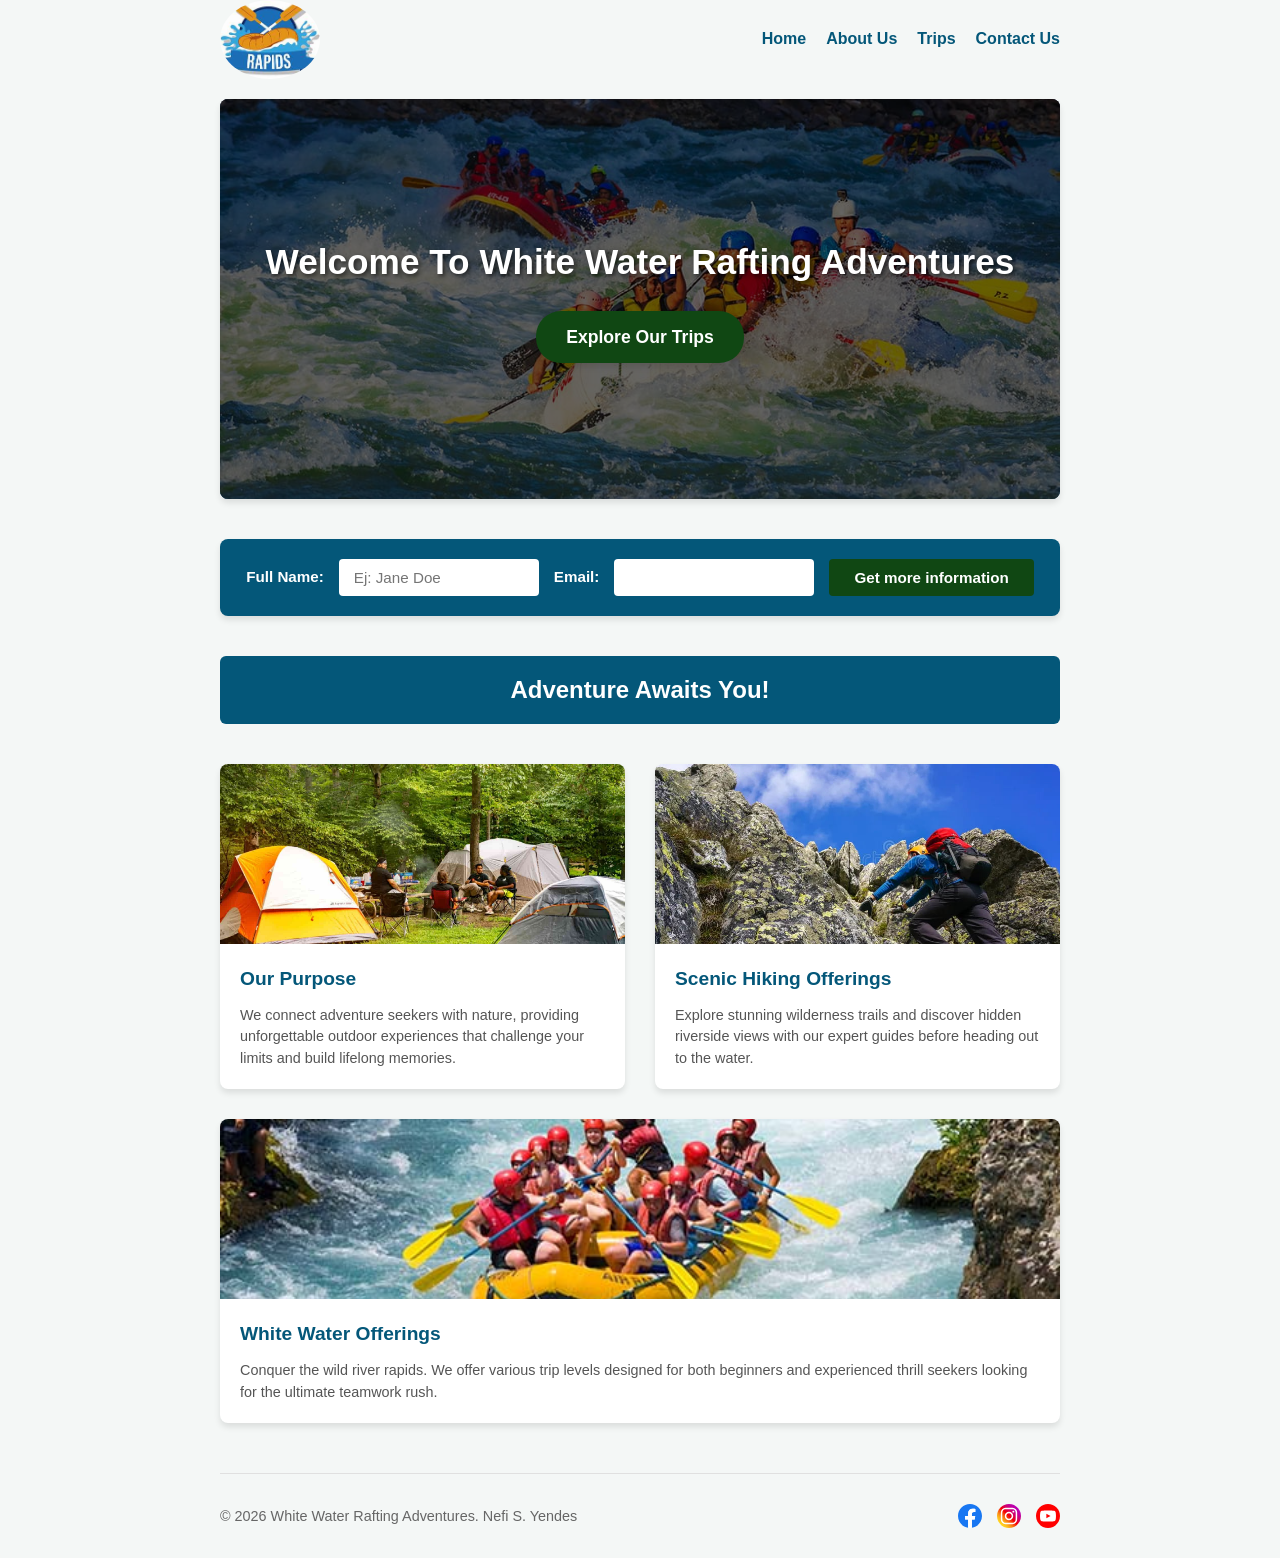
==== commit 9a620c60: "Style has been updated" ====
--- a/wwr/index.html
+++ b/wwr/index.html
@@ -28,7 +28,7 @@
                 <p><a href="trips.html" class="cta-button">Explore Our Trips</a></p>
             </div>
         </div>
-        <form action="trips.html" class="form" id="form">
+        <form action="contact.html" class="form" id="form">
             <label for="name">Full Name:</label>
             <input type="text" id="name" name="name" placeholder="Ej: Jane Doe">
             <label for="email">Email:</label>
@@ -52,7 +52,7 @@
                     expert guides before heading out to the water.</p>
             </div>
 
-            <div class="grid-item">
+            <div class="grid-item wide-item">
                 <img src="images/rafting_adventure.jpg" alt="Rafting adventure activity">
                 <h3>White Water Offerings</h3>
                 <p>Conquer the wild river rapids. We offer various trip levels designed for both
--- a/wwr/styles/rafting.css
+++ b/wwr/styles/rafting.css
@@ -157,6 +157,7 @@
 }
 
 .cta-button {
+    display: inline-block;
     position: static;
     background-color: var(--secondary-color);
     color: var(--background-color);
@@ -170,7 +171,6 @@
 
 .cta-button:hover {
     transform: translateY(-3px);
-    background-color: var(--primary-color);
 }
 
 .hero article {
@@ -263,7 +263,7 @@
 }
 
 .part3.additional {
-    grid-template-columns: repeat(3, 1fr);
+    grid-template-columns: repeat(4, 1fr);
 }
 
 .part3 {
@@ -294,6 +294,10 @@
     margin: 0;
     padding: 0;
     grid-column: span 2;
+}
+
+.part3.additional .wide-item {
+    grid-column: 1 / -1;
 }
 
 .grid-item:hover,
@@ -455,7 +459,32 @@
     background-color: var(--secondary-color);
 }
 
+.trips-cta {
+    background-color: var(--primary-color);
+    color: var(--background-color);
+    text-align: center;
+    padding: 40px 20px;
+    border-radius: 8px;
+    box-shadow: var(--box-shadow);
+    margin: 40px 0;
+}
+
+.trips-cta h2 {
+    color: var(--background-color);
+    font-size: 1.8rem;
+    margin-bottom: 10px;
+}
+
+.trips-cta p {
+    font-size: 1rem;
+    margin-bottom: 20px;
+    max-width: 600px;
+    margin-left: auto;
+    margin-right: auto;
+}
+
 .trips-table {
+    grid-column: 1 / -1;
     width: 100%;
     border-collapse: collapse;
     margin-top: 20px;
@@ -480,7 +509,7 @@
     color: var(--text-color);
 }
 
-.trips-table tr:max-child(even) {
+.trips-table tr:nth-child(even) {
     background-color: var(--table-stripe);
 }
 
